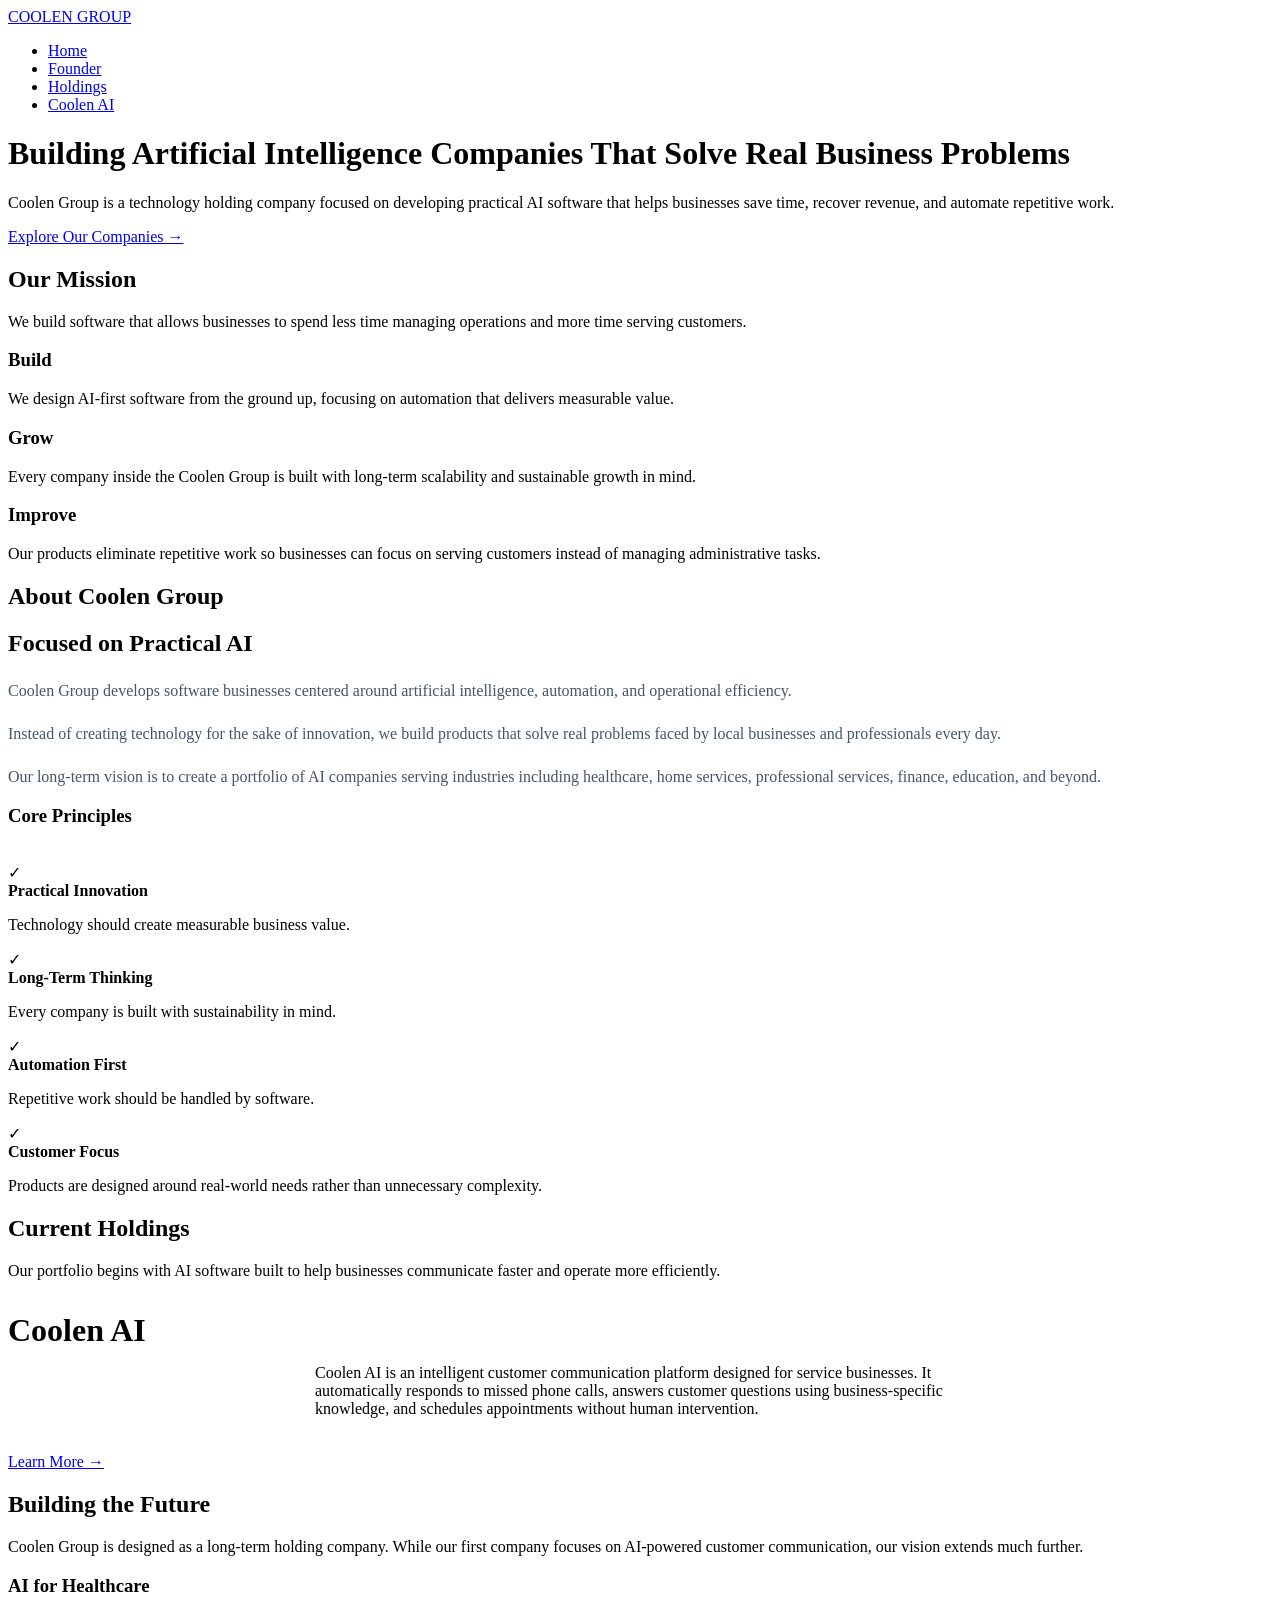
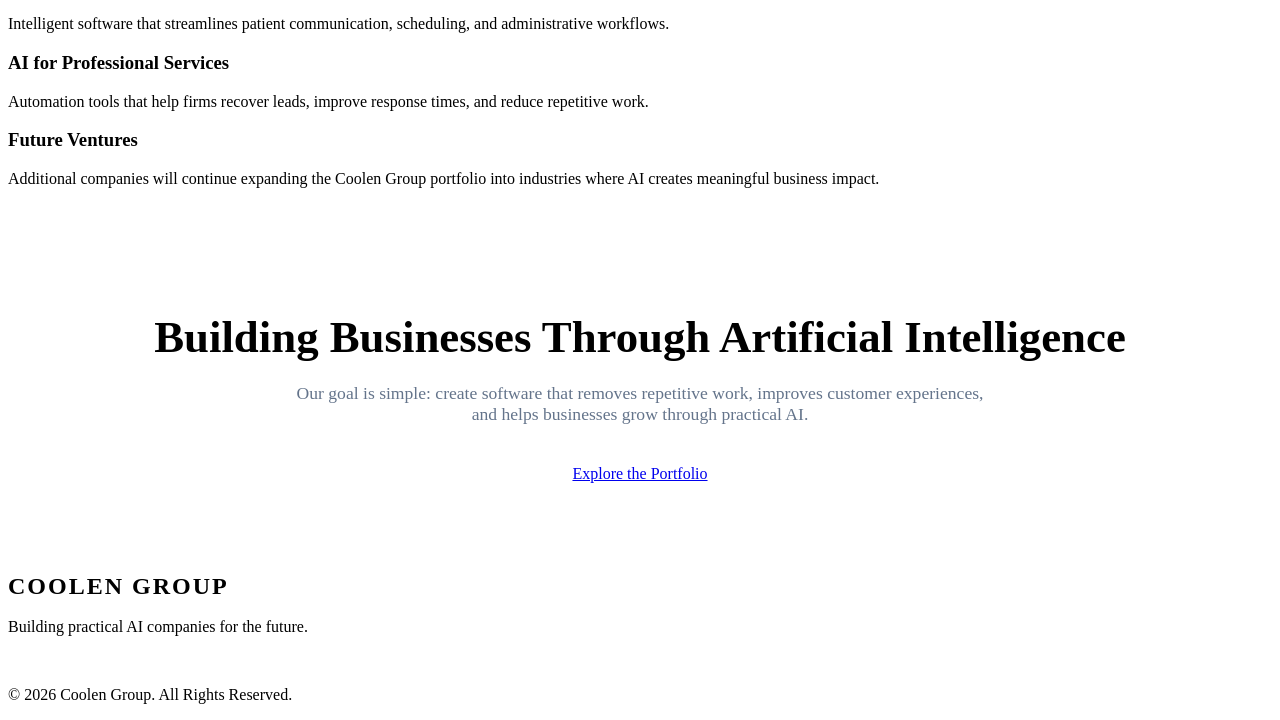
==== index.html @ a2f549b4 "Update index.html" ====
<!DOCTYPE html>
<html lang="en">

<head>

    <meta charset="UTF-8">
    <meta name="viewport" content="width=device-width, initial-scale=1.0">

    <title>Coolen Group | Building AI Companies</title>

    <link rel="stylesheet" href="style.css">

</head>

<body>

<!-- ==========================
     Navigation
=========================== -->

<nav>

    <div class="logo">
        <a href="index.html">COOLEN GROUP</a>
    </div>

    <ul>
        <li><a href="index.html">Home</a></li>
        <li><a href="founder.html">Founder</a></li>
        <li><a href="holdings.html">Holdings</a></li>
        <li><a href="coolen-ai.html">Coolen AI</a></li>
    </ul>

</nav>

<!-- ==========================
     Hero
=========================== -->

<header class="hero">

    <div class="hero-content hidden">

        <h1>
            Building Artificial Intelligence
            Companies That Solve
            Real Business Problems
        </h1>

        <p>

            Coolen Group is a technology holding company focused on
            developing practical AI software that helps businesses save
            time, recover revenue, and automate repetitive work.

        </p>

        <a href="holdings.html" class="btn">

            Explore Our Companies →

        </a>

    </div>

</header>

<!-- ==========================
     Mission
=========================== -->

<section>

    <div class="section-title hidden">

        <h2>

            Our Mission

        </h2>

        <p>

            We build software that allows businesses to spend less time
            managing operations and more time serving customers.

        </p>

    </div>

    <div class="grid grid-3">

        <div class="card hidden">

            <h3>

                Build

            </h3>

            <p>

                We design AI-first software from the ground up,
                focusing on automation that delivers measurable value.

            </p>

        </div>

        <div class="card hidden">

            <h3>

                Grow

            </h3>

            <p>

                Every company inside the Coolen Group is built
                with long-term scalability and sustainable growth
                in mind.

            </p>

        </div>

        <div class="card hidden">

            <h3>

                Improve

            </h3>

            <p>

                Our products eliminate repetitive work so businesses
                can focus on serving customers instead of managing
                administrative tasks.

            </p>

        </div>

    </div>

</section>

<!-- ==========================
     About
=========================== -->

<section>

    <div class="section-title hidden">

        <h2>

            About Coolen Group

        </h2>

    </div>

    <div class="grid grid-2">

        <div class="hidden">

            <h2 style="margin-bottom:25px;">

                Focused on Practical AI

            </h2>

            <p style="margin-bottom:25px;color:#475569;">

                Coolen Group develops software businesses centered around
                artificial intelligence, automation, and operational
                efficiency.

            </p>

            <p style="margin-bottom:25px;color:#475569;">

                Instead of creating technology for the sake of innovation,
                we build products that solve real problems faced by local
                businesses and professionals every day.

            </p>

            <p style="color:#475569;">

                Our long-term vision is to create a portfolio of AI
                companies serving industries including healthcare,
                home services, professional services, finance,
                education, and beyond.

            </p>

        </div>

        <div class="card hidden">

            <h3>

                Core Principles

            </h3>

            <br>

            <div class="feature">

                <span>✓</span>

                <div>

                    <strong>Practical Innovation</strong>

                    <p>Technology should create measurable business value.</p>

                </div>

            </div>

            <div class="feature">

                <span>✓</span>

                <div>

                    <strong>Long-Term Thinking</strong>

                    <p>Every company is built with sustainability in mind.</p>

                </div>

            </div>

            <div class="feature">

                <span>✓</span>

                <div>

                    <strong>Automation First</strong>

                    <p>Repetitive work should be handled by software.</p>

                </div>

            </div>

            <div class="feature">

                <span>✓</span>

                <div>

                    <strong>Customer Focus</strong>

                    <p>Products are designed around real-world needs rather
                    than unnecessary complexity.</p>

                </div>

            </div>

        </div>

    </div>

</section>
<!-- ==========================
     Current Holdings
=========================== -->

<section>

    <div class="section-title hidden">

        <h2>Current Holdings</h2>

        <p>
            Our portfolio begins with AI software built to help
            businesses communicate faster and operate more efficiently.
        </p>

    </div>

    <div class="grid">

        <div class="card holding-card hidden">

            <h3 style="font-size:2rem;margin-bottom:15px;">
                Coolen AI
            </h3>

            <p style="max-width:650px;margin:0 auto 35px auto;">

                Coolen AI is an intelligent customer communication
                platform designed for service businesses.

                It automatically responds to missed phone calls,
                answers customer questions using business-specific
                knowledge, and schedules appointments without human
                intervention.

            </p>

            <a class="btn" href="coolen-ai.html">

                Learn More →

            </a>

        </div>

    </div>

</section>

<!-- ==========================
     Looking Forward
=========================== -->

<section>

    <div class="section-title hidden">

        <h2>

            Building the Future

        </h2>

        <p>

            Coolen Group is designed as a long-term holding company.
            While our first company focuses on AI-powered customer
            communication, our vision extends much further.

        </p>

    </div>

    <div class="grid grid-3">

        <div class="card hidden">

            <h3>

                AI for Healthcare

            </h3>

            <p>

                Intelligent software that streamlines patient
                communication, scheduling, and administrative
                workflows.

            </p>

        </div>

        <div class="card hidden">

            <h3>

                AI for Professional Services

            </h3>

            <p>

                Automation tools that help firms recover leads,
                improve response times, and reduce repetitive work.

            </p>

        </div>

        <div class="card hidden">

            <h3>

                Future Ventures

            </h3>

            <p>

                Additional companies will continue expanding the
                Coolen Group portfolio into industries where AI
                creates meaningful business impact.

            </p>

        </div>

    </div>

</section>

<!-- ==========================
     CTA
=========================== -->

<section>

    <div class="card hidden"
         style="
            text-align:center;
            padding:70px;
            max-width:1000px;
            margin:auto;
         ">

        <h2 style="
            font-size:2.8rem;
            margin-bottom:20px;
        ">

            Building Businesses Through Artificial Intelligence

        </h2>

        <p style="
            max-width:700px;
            margin:0 auto 40px auto;
            color:#64748b;
            font-size:1.1rem;
        ">

            Our goal is simple:
            create software that removes repetitive work,
            improves customer experiences,
            and helps businesses grow through practical AI.

        </p>

        <a href="holdings.html" class="btn">

            Explore the Portfolio

        </a>

    </div>

</section>

<!-- ==========================
     Footer
=========================== -->

<footer>

    <h2 style="
        margin-bottom:18px;
        letter-spacing:2px;
    ">

        COOLEN GROUP

    </h2>

    <p>

        Building practical AI companies for the future.

    </p>

    <br>

    <p>

        © 2026 Coolen Group.
        All Rights Reserved.

    </p>

</footer>

<script src="script.js"></script>

</body>

</html>
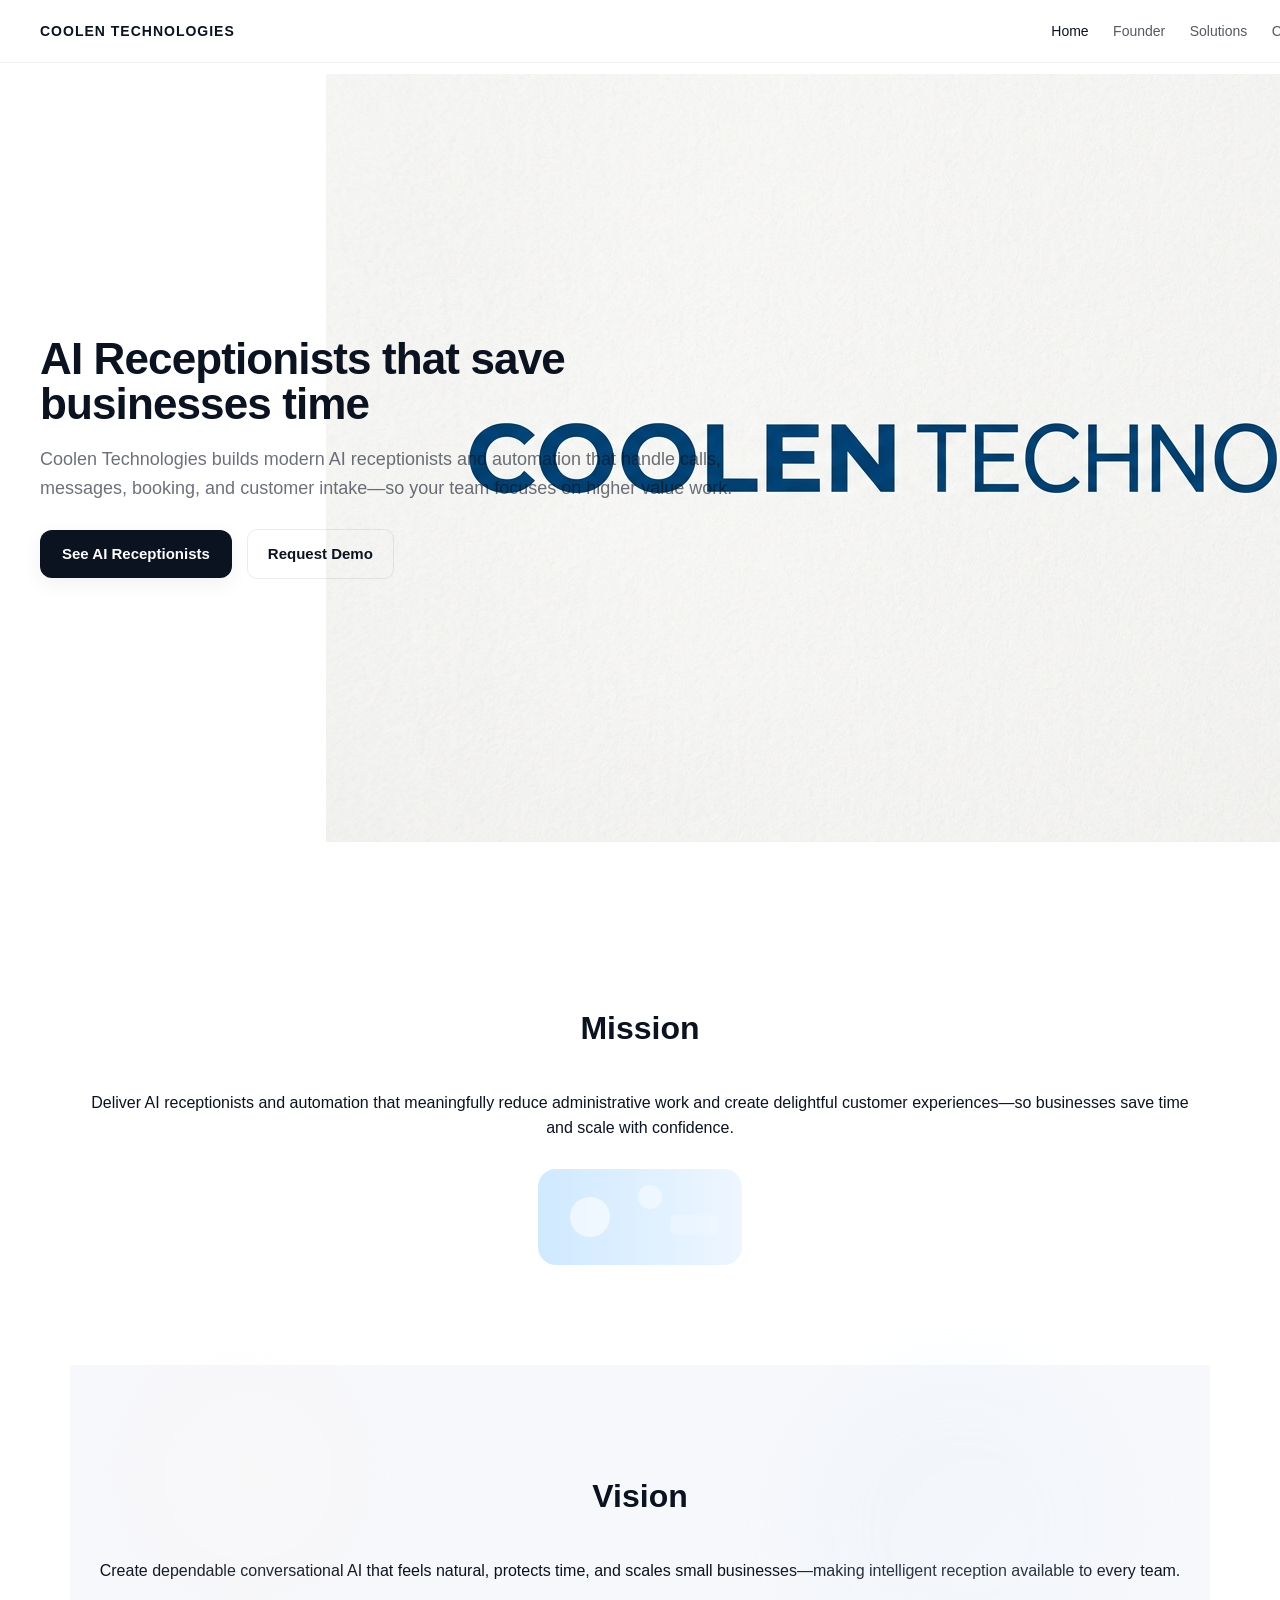
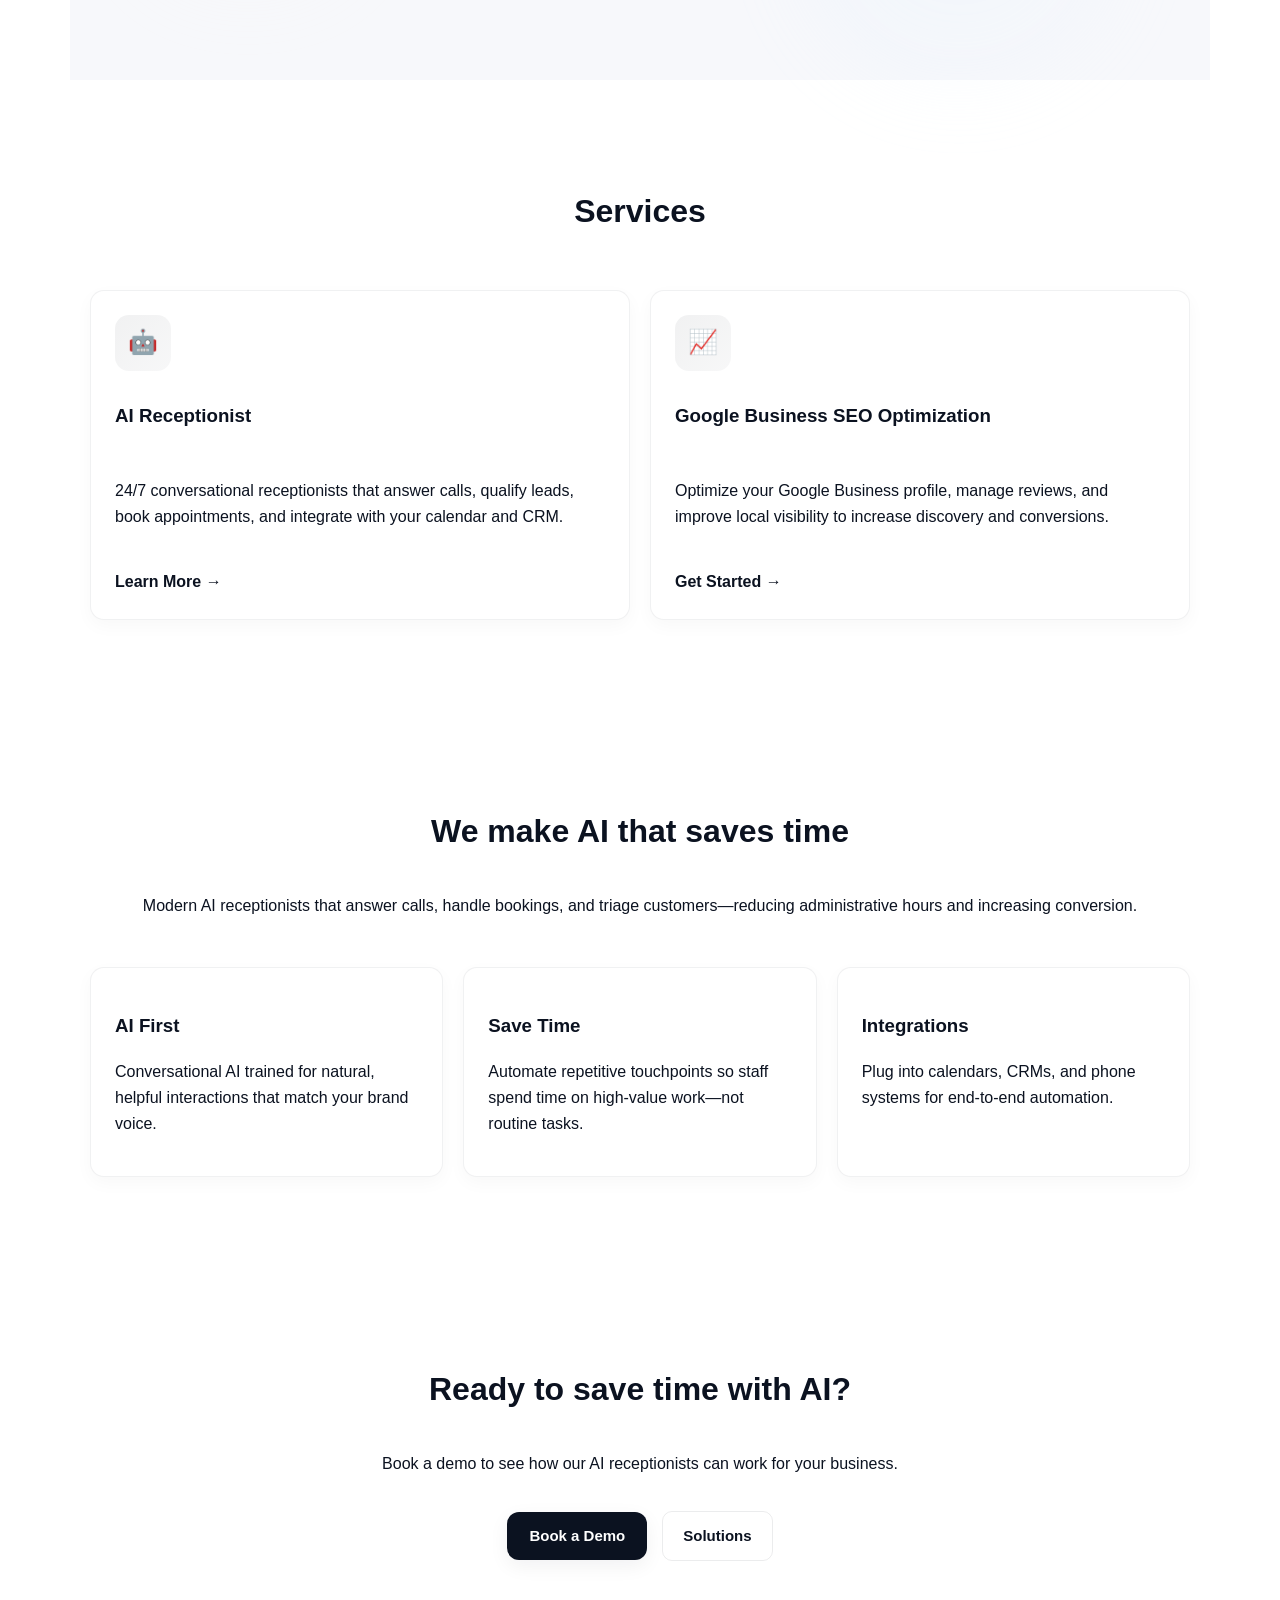
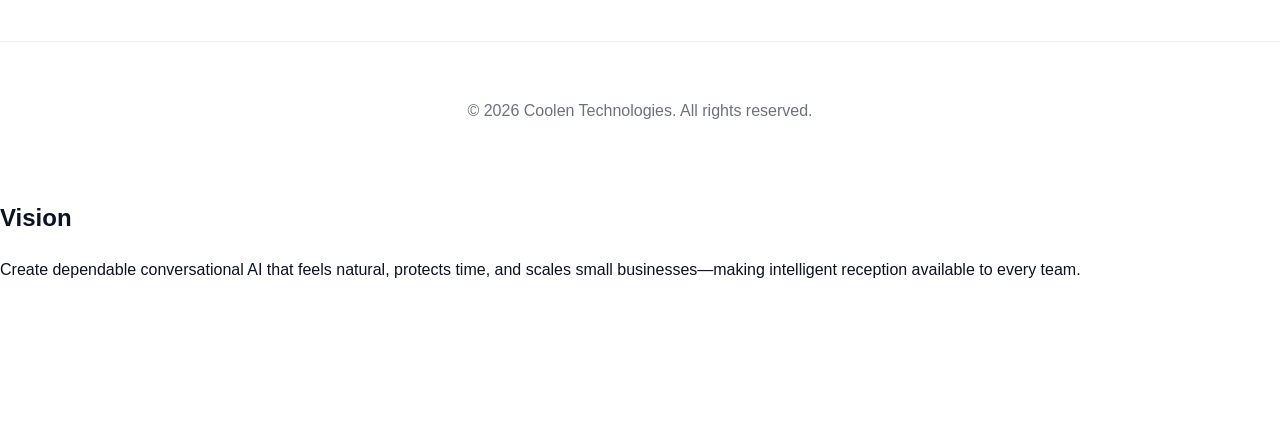
==== commit 139ed082: "Update" ====
--- a/index.html
+++ b/index.html
@@ -1,490 +1,239 @@
-<!DOCTYPE html>
+<!doctype html>
 <html lang="en">
-
-<head>
-
-    <meta charset="UTF-8">
-    <meta name="viewport" content="width=device-width, initial-scale=1.0">
-
-    <title>Coolen Group | Building AI Companies</title>
-
-    <link rel="stylesheet" href="style.css">
-
-</head>
-
-<body>
-
-<!-- ==========================
-     Navigation
-=========================== -->
-
-<nav>
-
-    <div class="logo">
-        <a href="index.html">COOLEN GROUP</a>
-    </div>
-
-    <ul>
-        <li><a href="index.html">Home</a></li>
-        <li><a href="founder.html">Founder</a></li>
-        <li><a href="holdings.html">Holdings</a></li>
-        <li><a href="coolen-ai.html">Coolen AI</a></li>
-    </ul>
-
-</nav>
-
-<!-- ==========================
-     Hero
-=========================== -->
-
-<header class="hero">
-
-    <div class="hero-content hidden">
-
-        <h1>
-            Building Artificial Intelligence
-            Companies That Solve
-            Real Business Problems
-        </h1>
-
-        <p>
-
-            Coolen Group is a technology holding company focused on
-            developing practical AI software that helps businesses save
-            time, recover revenue, and automate repetitive work.
-
+  <head>
+    <meta charset="UTF-8" />
+    <meta name="viewport" content="width=device-width, initial-scale=1.0" />
+    <title>Coolen Technologies</title>
+    <link rel="stylesheet" href="css/style.css" />
+  </head>
+
+  <body>
+    <!-- NAV -->
+    <!-- NAV -->
+    <nav class="nav">
+      <!-- Replace this placeholder with your logo image: <img src="path/to/logo.png" alt="Coolen Technologies" class="logo-img" /> -->
+      <div class="logo">COOLEN TECHNOLOGIES</div>
+
+      <div class="nav-links">
+        <a href="index.html" class="active">Home</a>
+        <a href="founder.html">Founder</a>
+        <a href="holdings.html">Solutions</a>
+        <a href="contact.html">Contact</a>
+      </div>
+    </nav>
+
+    <!-- HERO -->
+    <section
+      class="hero"
+      style="
+        --bg: #ffffff;
+        --text: #0b1220;
+        --muted: rgba(11, 18, 32, 0.6);
+        --nav-bg: rgba(255, 255, 255, 0.95);
+        --nav-border: rgba(11, 18, 32, 0.06);
+        --card-bg: #ffffff;
+        --card-border: rgba(11, 18, 32, 0.06);
+        --btn-primary-bg: #0b1220;
+        --btn-primary-color: #ffffff;
+        --link-color: rgba(11, 18, 32, 0.7);
+      "
+    >
+      <div class="hero-content">
+        <h1 class="hero-title">AI Receptionists that save businesses time</h1>
+        <p class="hero-sub">
+          Coolen Technologies builds modern AI receptionists and automation that
+          handle calls, messages, booking, and customer intake—so your team
+          focuses on higher value work.
         </p>
 
-        <a href="holdings.html" class="btn">
-
-            Explore Our Companies →
-
-        </a>
-
-    </div>
-
-</header>
-
-<!-- ==========================
-     Mission
-=========================== -->
-
-<section>
-
-    <div class="section-title hidden">
-
-        <h2>
-
-            Our Mission
-
-        </h2>
-
-        <p>
-
-            We build software that allows businesses to spend less time
-            managing operations and more time serving customers.
-
-        </p>
-
-    </div>
-
-    <div class="grid grid-3">
-
-        <div class="card hidden">
-
-            <h3>
-
-                Build
-
-            </h3>
-
-            <p>
-
-                We design AI-first software from the ground up,
-                focusing on automation that delivers measurable value.
-
-            </p>
-
-        </div>
-
-        <div class="card hidden">
-
-            <h3>
-
-                Grow
-
-            </h3>
-
-            <p>
-
-                Every company inside the Coolen Group is built
-                with long-term scalability and sustainable growth
-                in mind.
-
-            </p>
-
-        </div>
-
-        <div class="card hidden">
-
-            <h3>
-
-                Improve
-
-            </h3>
-
-            <p>
-
-                Our products eliminate repetitive work so businesses
-                can focus on serving customers instead of managing
-                administrative tasks.
-
-            </p>
-
-        </div>
-
-    </div>
-
-</section>
-
-<!-- ==========================
-     About
-=========================== -->
-
-<section>
-
-    <div class="section-title hidden">
-
-        <h2>
-
-            About Coolen Group
-
-        </h2>
-
-    </div>
-
-    <div class="grid grid-2">
-
-        <div class="hidden">
-
-            <h2 style="margin-bottom:25px;">
-
-                Focused on Practical AI
-
-            </h2>
-
-            <p style="margin-bottom:25px;color:#475569;">
-
-                Coolen Group develops software businesses centered around
-                artificial intelligence, automation, and operational
-                efficiency.
-
-            </p>
-
-            <p style="margin-bottom:25px;color:#475569;">
-
-                Instead of creating technology for the sake of innovation,
-                we build products that solve real problems faced by local
-                businesses and professionals every day.
-
-            </p>
-
-            <p style="color:#475569;">
-
-                Our long-term vision is to create a portfolio of AI
-                companies serving industries including healthcare,
-                home services, professional services, finance,
-                education, and beyond.
-
-            </p>
-
-        </div>
-
-        <div class="card hidden">
-
-            <h3>
-
-                Core Principles
-
-            </h3>
-
-            <br>
-
-            <div class="feature">
-
-                <span>✓</span>
-
-                <div>
-
-                    <strong>Practical Innovation</strong>
-
-                    <p>Technology should create measurable business value.</p>
-
-                </div>
-
-            </div>
-
-            <div class="feature">
-
-                <span>✓</span>
-
-                <div>
-
-                    <strong>Long-Term Thinking</strong>
-
-                    <p>Every company is built with sustainability in mind.</p>
-
-                </div>
-
-            </div>
-
-            <div class="feature">
-
-                <span>✓</span>
-
-                <div>
-
-                    <strong>Automation First</strong>
-
-                    <p>Repetitive work should be handled by software.</p>
-
-                </div>
-
-            </div>
-
-            <div class="feature">
-
-                <span>✓</span>
-
-                <div>
-
-                    <strong>Customer Focus</strong>
-
-                    <p>Products are designed around real-world needs rather
-                    than unnecessary complexity.</p>
-
-                </div>
-
-            </div>
-
-        </div>
-
-    </div>
-
-</section>
-<!-- ==========================
-     Current Holdings
-=========================== -->
-
-<section>
-
-    <div class="section-title hidden">
-
-        <h2>Current Holdings</h2>
-
-        <p>
-            Our portfolio begins with AI software built to help
-            businesses communicate faster and operate more efficiently.
-        </p>
-
-    </div>
-
-    <div class="grid">
-
-        <div class="card holding-card hidden">
-
-            <h3 style="font-size:2rem;margin-bottom:15px;">
-                Coolen AI
-            </h3>
-
-            <p style="max-width:650px;margin:0 auto 35px auto;">
-
-                Coolen AI is an intelligent customer communication
-                platform designed for service businesses.
-
-                It automatically responds to missed phone calls,
-                answers customer questions using business-specific
-                knowledge, and schedules appointments without human
-                intervention.
-
-            </p>
-
-            <a class="btn" href="coolen-ai.html">
-
-                Learn More →
-
-            </a>
-
-        </div>
-
-    </div>
-
-</section>
-
-<!-- ==========================
-     Looking Forward
-=========================== -->
-
-<section>
-
-    <div class="section-title hidden">
-
-        <h2>
-
-            Building the Future
-
-        </h2>
-
-        <p>
-
-            Coolen Group is designed as a long-term holding company.
-            While our first company focuses on AI-powered customer
-            communication, our vision extends much further.
-
-        </p>
-
-    </div>
-
-    <div class="grid grid-3">
-
-        <div class="card hidden">
-
-            <h3>
-
-                AI for Healthcare
-
-            </h3>
-
-            <p>
-
-                Intelligent software that streamlines patient
-                communication, scheduling, and administrative
-                workflows.
-
-            </p>
-
-        </div>
-
-        <div class="card hidden">
-
-            <h3>
-
-                AI for Professional Services
-
-            </h3>
-
-            <p>
-
-                Automation tools that help firms recover leads,
-                improve response times, and reduce repetitive work.
-
-            </p>
-
-        </div>
-
-        <div class="card hidden">
-
-            <h3>
-
-                Future Ventures
-
-            </h3>
-
-            <p>
-
-                Additional companies will continue expanding the
-                Coolen Group portfolio into industries where AI
-                creates meaningful business impact.
-
-            </p>
-
-        </div>
-
-    </div>
-
-</section>
-
-<!-- ==========================
-     CTA
-=========================== -->
-
-<section>
-
-    <div class="card hidden"
-         style="
-            text-align:center;
-            padding:70px;
-            max-width:1000px;
-            margin:auto;
-         ">
-
-        <h2 style="
-            font-size:2.8rem;
-            margin-bottom:20px;
-        ">
-
-            Building Businesses Through Artificial Intelligence
-
-        </h2>
-
-        <p style="
-            max-width:700px;
-            margin:0 auto 40px auto;
-            color:#64748b;
-            font-size:1.1rem;
-        ">
-
-            Our goal is simple:
-            create software that removes repetitive work,
-            improves customer experiences,
-            and helps businesses grow through practical AI.
-
-        </p>
-
-        <a href="holdings.html" class="btn">
-
-            Explore the Portfolio
-
-        </a>
-
-    </div>
-
-</section>
-
-<!-- ==========================
-     Footer
-=========================== -->
-
-<footer>
-
-    <h2 style="
-        margin-bottom:18px;
-        letter-spacing:2px;
-    ">
-
-        COOLEN GROUP
-
-    </h2>
-
-    <p>
-
-        Building practical AI companies for the future.
-
-    </p>
-
-    <br>
-
-    <p>
-
-        © 2026 Coolen Group.
-        All Rights Reserved.
-
-    </p>
-
-</footer>
-
-<script src="script.js"></script>
-
-</body>
-
-</html>
+        <div class="hero-buttons">
+          <a href="holdings.html" class="btn primary">See AI Receptionists</a>
+          <a href="contact.html" class="btn secondary">Request Demo</a>
+        </div>
+      </div>
+
+      <div class="hero-visual" aria-hidden="true">
+        <!-- Placeholder for hero illustration or animation - replace with SVG or image -->
+        <div class="hero-plate"><img src="Assets/Logo.png" alt="Coolen Technologies Logo"></div>
+      </div>
+    </section>
+
+    <!-- MISSION -->
+    <section
+      class="section mission"
+      style="
+        --bg: #f3fbff;
+        --text: #071028;
+        --muted: rgba(7, 16, 40, 0.55);
+        --nav-bg: rgba(255, 255, 255, 0.92);
+        --nav-border: rgba(11, 18, 32, 0.04);
+        --card-bg: #ffffff;
+        --card-border: rgba(11, 18, 32, 0.03);
+        --btn-primary-bg: #0b1220;
+        --btn-primary-color: #ffffff;
+        --link-color: rgba(11, 18, 32, 0.7);
+      "
+    >
+      <div class="decor-shapes" aria-hidden="true">
+        <div class="shape shape-1"></div>
+        <div class="shape shape-2"></div>
+      </div>
+        <h2>Mission</h2>
+        <div class="section-content">
+          <p>
+            Deliver AI receptionists and automation that meaningfully reduce
+            administrative work and create delightful customer experiences—so
+            businesses save time and scale with confidence.
+          </p>
+          <div class="section-graphic">
+            <!-- Simple abstract SVG graphic for Mission -->
+            <svg width="220" height="120" viewBox="0 0 220 120" fill="none" xmlns="http://www.w3.org/2000/svg" aria-hidden="true">
+              <defs>
+                <linearGradient id="g1" x1="0" x2="1">
+                  <stop offset="0" stop-color="#cfe9ff" />
+                  <stop offset="1" stop-color="#eef6ff" />
+                </linearGradient>
+              </defs>
+              <rect x="8" y="12" width="204" height="96" rx="18" fill="url(#g1)" />
+              <circle cx="60" cy="60" r="20" fill="#fff" opacity="0.6" />
+              <circle cx="120" cy="40" r="12" fill="#fff" opacity="0.45" />
+              <rect x="140" y="58" width="48" height="20" rx="6" fill="#fff" opacity="0.18" />
+            </svg>
+          </div>
+        </div>
+    </section>
+
+    <!-- VISION -->
+    <section
+      class="section dark"
+      style="
+        --bg: #0b0b0b;
+        --text: #ffffff;
+        --muted: rgba(255,255,255,0.72);
+        --nav-bg: rgba(11,11,11,0.95);
+        --nav-border: rgba(255,255,255,0.04);
+        --card-bg: #0b0b0b;
+        --card-border: rgba(255,255,255,0.06);
+        --btn-primary-bg: #ffffff;
+        --btn-primary-color: #0b0b0b;
+        --link-color: rgba(255,255,255,0.8);
+      "
+    >
+      <h2>Vision</h2>
+      <p>
+        Create dependable conversational AI that feels natural, protects time,
+        and scales small businesses—making intelligent reception available to
+        every team.
+      </p>
+    </section>
+
+    <!-- SERVICES -->
+    <section
+      class="section services"
+      style="
+        --bg: #ffffff;
+        --text: #0b1220;
+        --muted: rgba(11, 18, 32, 0.6);
+        --nav-bg: rgba(255, 255, 255, 0.95);
+        --nav-border: rgba(11, 18, 32, 0.06);
+        --card-bg: #ffffff;
+        --card-border: rgba(11, 18, 32, 0.06);
+        --btn-primary-bg: #0b1220;
+        --btn-primary-color: #ffffff;
+        --link-color: rgba(11, 18, 32, 0.7);
+      "
+    >
+      <h2>Services</h2>
+
+      <div class="card-grid">
+        <div class="card service-card">
+          <div class="service-icon">🤖</div>
+          <h3>AI Receptionist</h3>
+          <p>
+            24/7 conversational receptionists that answer calls, qualify leads,
+            book appointments, and integrate with your calendar and CRM.
+          </p>
+          <a href="holdings.html">Learn More →</a>
+        </div>
+
+        <div class="card service-card">
+          <div class="service-icon">📈</div>
+          <h3>Google Business SEO Optimization</h3>
+          <p>
+            Optimize your Google Business profile, manage reviews, and improve
+            local visibility to increase discovery and conversions.
+          </p>
+          <a href="contact.html">Get Started →</a>
+        </div>
+      </div>
+    </section>
+    <!-- WHY COOLEN -->
+    <section class="section">
+      <h2>We make AI that saves time</h2>
+      <p>
+        Modern AI receptionists that answer calls, handle bookings, and triage
+        customers—reducing administrative hours and increasing conversion.
+      </p>
+
+      <div class="card-grid">
+        <div class="card">
+          <h3>AI First</h3>
+          <p>
+            Conversational AI trained for natural, helpful interactions that
+            match your brand voice.
+          </p>
+        </div>
+
+        <div class="card">
+          <h3>Save Time</h3>
+          <p>
+            Automate repetitive touchpoints so staff spend time on high-value
+            work—not routine tasks.
+          </p>
+        </div>
+
+        <div class="card">
+          <h3>Integrations</h3>
+          <p>
+            Plug into calendars, CRMs, and phone systems for end-to-end
+            automation.
+          </p>
+        </div>
+      </div>
+    </section>
+
+    <!-- CTA -->
+    <section class="section cta">
+      <h2>Ready to save time with AI?</h2>
+      <p>
+        Book a demo to see how our AI receptionists can work for your business.
+      </p>
+      <div class="hero-buttons">
+        <a href="contact.html" class="btn primary">Book a Demo</a>
+        <a href="holdings.html" class="btn secondary">Solutions</a>
+      </div>
+    </section>
+
+    <!-- FOOTER -->
+    <footer class="footer">
+      <p>© 2026 Coolen Technologies. All rights reserved.</p>
+    </footer>
+        <div class="section-content">
+          <h2>Vision</h2>
+          <p>Create dependable conversational AI that feels natural, protects time, and scales small businesses—making intelligent reception available to every team.</p>
+          <div class="section-graphic">
+            <!-- Simple SVG grid/mesh for Vision -->
+            <svg width="220" height="120" viewBox="0 0 220 120" fill="none" xmlns="http://www.w3.org/2000/svg" aria-hidden="true">
+              <g opacity="0.12" stroke="#ffffff" stroke-width="1">
+                <path d="M10 20 L210 20" />
+                <path d="M10 40 L210 40" />
+                <path d="M10 60 L210 60" />
+                <path d="M10 80 L210 80" />
+                <path d="M10 100 L210 100" />
+              </g>
+              <circle cx="40" cy="30" r="6" fill="#ffffff" opacity="0.9" />
+              <circle cx="140" cy="70" r="8" fill="#ffffff" opacity="0.7" />
+            </svg>
+          </div>
+        </div>
+      </section>
--- a/css/style.css
+++ b/css/style.css
@@ -0,0 +1,319 @@
+/* RESET */
+:root {
+  --bg: #ffffff;
+  --text: #0b1220;
+  --muted: rgba(11, 18, 32, 0.6);
+  --nav-bg: rgba(255, 255, 255, 0.85);
+  --nav-border: rgba(11, 18, 32, 0.06);
+  --section-dark: #f7f8fb;
+  --card-bg: #ffffff;
+  --card-border: rgba(11, 18, 32, 0.06);
+  --btn-primary-bg: #0b1220;
+  --btn-primary-color: #ffffff;
+  --secondary-border: rgba(11, 18, 32, 0.08);
+  --link-color: rgba(11, 18, 32, 0.7);
+  --glass: rgba(255, 255, 255, 0.6);
+  --shadow-1: 0 6px 20px rgba(11, 18, 32, 0.06);
+}
+
+body {
+  margin: 0;
+  padding: 0;
+  box-sizing: border-box;
+  font-family:
+    -apple-system, BlinkMacSystemFont, "Segoe UI", Roboto, "Helvetica Neue",
+    Arial, sans-serif;
+  background: var(--bg);
+  color: var(--text);
+  line-height: 1.6;
+  -webkit-font-smoothing: antialiased;
+}
+
+/* Smooth scrolling without snapping */
+html,
+body {
+  scroll-behavior: smooth;
+}
+
+body {
+  transition:
+    background 0.6s ease,
+    color 0.6s ease;
+}
+
+/* NAV */
+.nav {
+  position: fixed;
+  top: 0;
+  width: 100%;
+  display: flex;
+  justify-content: space-between;
+  align-items: center;
+  padding: 18px 40px;
+  background: var(--nav-bg);
+  backdrop-filter: blur(8px);
+  border-bottom: 1px solid var(--nav-border);
+  z-index: 1000;
+}
+
+.logo {
+  font-weight: 700;
+  letter-spacing: 1px;
+  font-size: 14px;
+}
+
+.logo-img {
+  height: 28px;
+  width: auto;
+  display: block;
+}
+
+.nav-links a {
+  margin-left: 20px;
+  text-decoration: none;
+  color: var(--link-color);
+  font-size: 14px;
+  transition:
+    color 0.18s ease,
+    transform 0.18s ease;
+}
+
+.nav-links a:hover,
+.nav-links a.active {
+  color: var(--text);
+  transform: translateY(-1px);
+}
+
+/* HERO */
+.hero {
+  min-height: 84vh;
+  display: grid;
+  grid-template-columns: 1fr 420px;
+  gap: 40px;
+  align-items: center;
+  padding: 80px 40px 60px;
+  position: relative;
+}
+
+.hero-content {
+  max-width: 760px;
+  z-index: 2;
+}
+
+.hero-title {
+  font-size: 44px;
+  font-weight: 700;
+  margin: 0 0 18px 0;
+  line-height: 1.02;
+  letter-spacing: -0.02em;
+}
+
+.hero-sub {
+  font-size: 18px;
+  color: var(--muted);
+  margin-bottom: 26px;
+}
+
+.hero-buttons {
+  display: flex;
+  gap: 15px;
+  align-items: center;
+}
+
+/* Center CTA buttons specifically */
+.cta .hero-buttons {
+  justify-content: center;
+  margin-top: 18px;
+}
+
+.btn {
+  padding: 12px 20px;
+  border-radius: 10px;
+  text-decoration: none;
+  font-size: 15px;
+  font-weight: 600;
+  display: inline-flex;
+  align-items: center;
+  gap: 10px;
+  transition:
+    transform 0.16s ease,
+    box-shadow 0.16s ease;
+}
+
+.btn.primary {
+  background: var(--btn-primary-bg);
+  color: var(--btn-primary-color);
+  padding: 12px 22px;
+  border-radius: 12px;
+  box-shadow: var(--shadow-1);
+}
+
+.btn.primary:hover {
+  transform: translateY(-3px);
+  box-shadow: 0 10px 30px rgba(11, 18, 32, 0.09);
+}
+
+.btn.secondary {
+  border: 1px solid var(--secondary-border);
+  color: var(--text);
+  background: transparent;
+}
+
+/* SECTIONS */
+.section {
+  padding: 80px 20px;
+  text-align: center;
+  max-width: 1100px;
+  margin: auto;
+  display: flex;
+  flex-direction: column;
+  justify-content: center;
+}
+
+.section.dark {
+  background: var(--section-dark);
+}
+
+.section h2 {
+  font-size: 32px;
+  margin-bottom: 20px;
+}
+
+/* CARDS */
+.card-grid {
+  display: grid;
+  grid-template-columns: repeat(auto-fit, minmax(240px, 1fr));
+  gap: 20px;
+  margin-top: 32px;
+}
+
+.card {
+  background: var(--card-bg);
+  border: 1px solid var(--card-border);
+  padding: 24px;
+  border-radius: 14px;
+  text-align: left;
+  transition:
+    transform 0.22s ease,
+    box-shadow 0.22s ease,
+    border-color 0.22s ease;
+  box-shadow: 0 6px 18px rgba(11, 18, 32, 0.03);
+}
+
+.card:hover {
+  transform: translateY(-6px);
+  box-shadow: 0 18px 45px rgba(11, 18, 32, 0.06);
+}
+
+.card a {
+  display: inline-block;
+  margin-top: 12px;
+  color: var(--btn-primary-bg);
+  text-decoration: none;
+  font-weight: 600;
+}
+
+/* Hero visual placeholder */
+.hero-visual {
+  display: flex;
+  align-items: center;
+  justify-content: center;
+}
+.hero-plate {
+  width: 340px;
+  height: 240px;
+  background: linear-gradient(180deg, #ffffff, #f7f8fb);
+  border-radius: 18px;
+  display: flex;
+  align-items: center;
+  justify-content: center;
+  color: var(--muted);
+  border: 1px solid var(--card-border);
+  box-shadow: 0 10px 30px rgba(11, 18, 32, 0.04);
+}
+
+/* Subtle entrance animations */
+.hero-content {
+  animation: fadeUp 0.6s ease both 0.12s;
+}
+.card {
+  animation: fadeUp 0.6s ease both 0.06s;
+}
+
+@keyframes fadeUp {
+  from {
+    opacity: 0;
+    transform: translateY(8px);
+  }
+  to {
+    opacity: 1;
+    transform: none;
+  }
+}
+
+/* FOOTER */
+.footer {
+  padding: 40px;
+  text-align: center;
+  border-top: 1px solid var(--card-border);
+  color: var(--muted);
+}
+
+/* Service card specifics */
+.service-card {
+  display: flex;
+  flex-direction: column;
+  gap: 12px;
+  align-items: flex-start;
+}
+.service-icon {
+  width: 56px;
+  height: 56px;
+  border-radius: 14px;
+  display: flex;
+  align-items: center;
+  justify-content: center;
+  font-size: 24px;
+  background: linear-gradient(
+    135deg,
+    rgba(11, 18, 32, 0.06),
+    rgba(11, 18, 32, 0.03)
+  );
+  color: var(--btn-primary-bg);
+}
+
+/* Decorative abstract shapes */
+.decor-shapes {
+  position: absolute;
+  inset: auto 0 0 0;
+  height: 0;
+  pointer-events: none;
+}
+.decor-shapes .shape {
+  position: absolute;
+  filter: blur(40px);
+  opacity: 0.16;
+  transform: translateZ(0);
+}
+.shape-1 {
+  width: 320px;
+  height: 320px;
+  right: 8%;
+  top: 8%;
+  background: linear-gradient(135deg, #cfe9ff, #eef6ff);
+  border-radius: 50%;
+}
+.shape-2 {
+  width: 220px;
+  height: 220px;
+  left: 6%;
+  top: 28%;
+  background: linear-gradient(135deg, #fff1f6, #fff9f2);
+  border-radius: 42%;
+}
+
+/* Ensure mission spacing doesn't overlap shapes */
+.mission {
+  position: relative;
+  overflow: visible;
+}
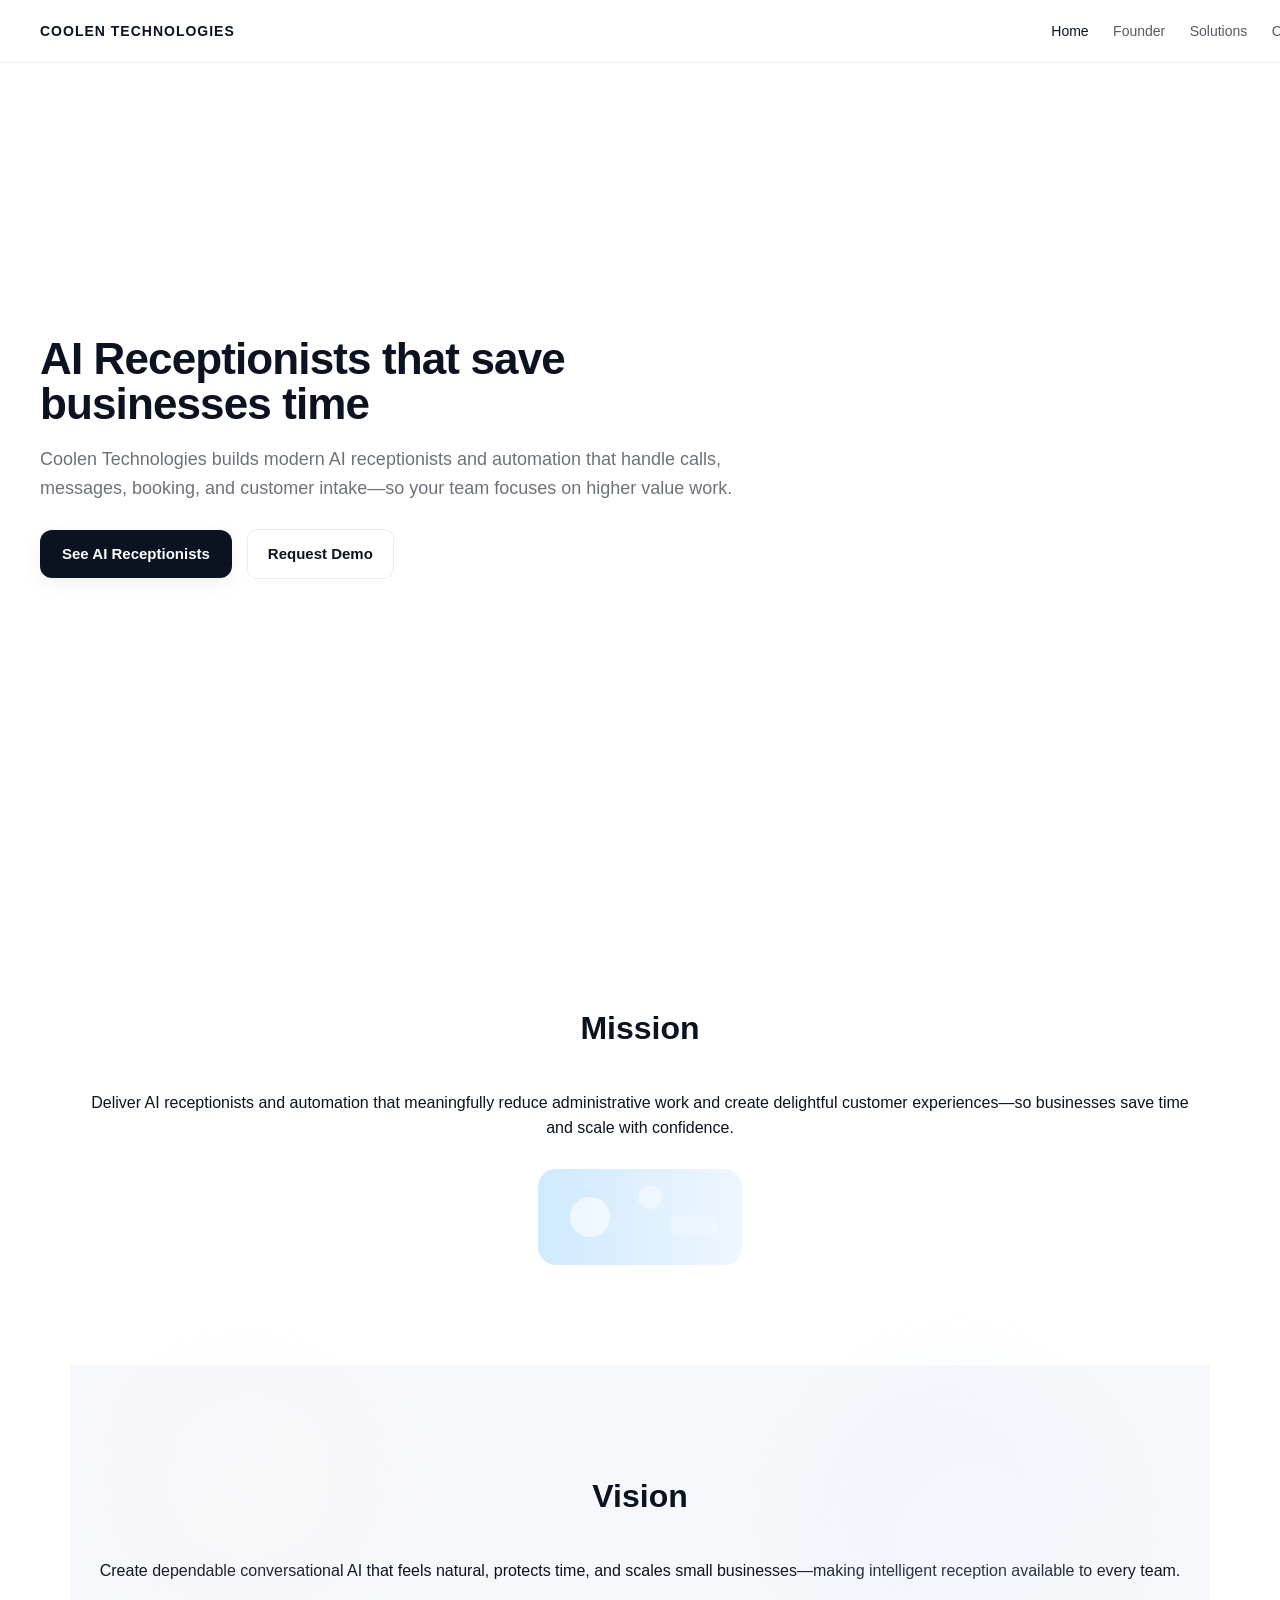
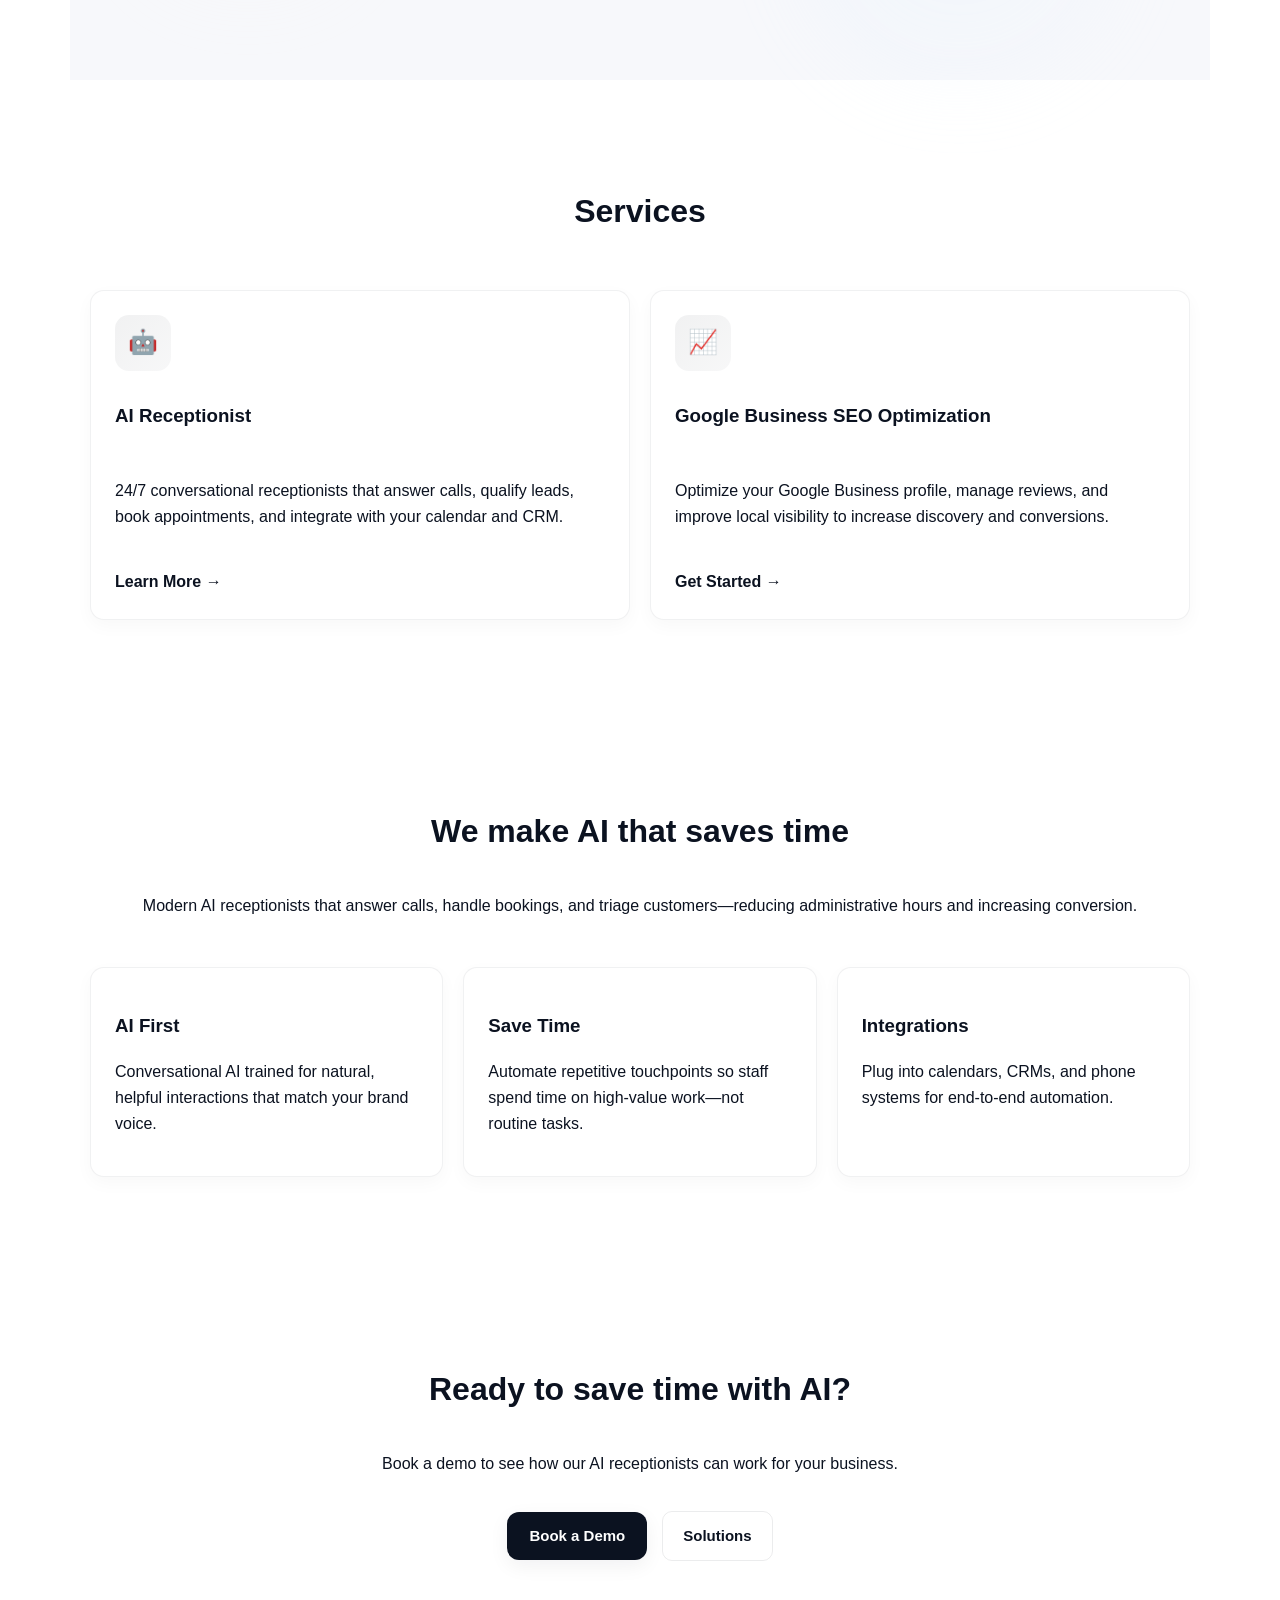
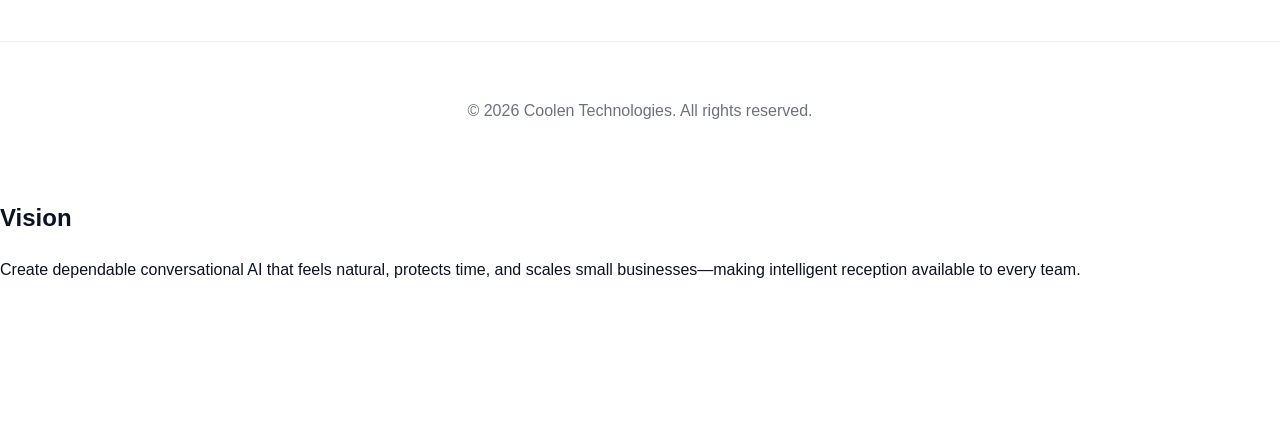
==== commit 3e953ec6: "Remove hero visual section from index.html Removed the hero visual section from the HTML." ====
--- a/index.html
+++ b/index.html
@@ -50,11 +50,6 @@
           <a href="holdings.html" class="btn primary">See AI Receptionists</a>
           <a href="contact.html" class="btn secondary">Request Demo</a>
         </div>
-      </div>
-
-      <div class="hero-visual" aria-hidden="true">
-        <!-- Placeholder for hero illustration or animation - replace with SVG or image -->
-        <div class="hero-plate"><img src="Assets/Logo.png" alt="Coolen Technologies Logo"></div>
       </div>
     </section>
 
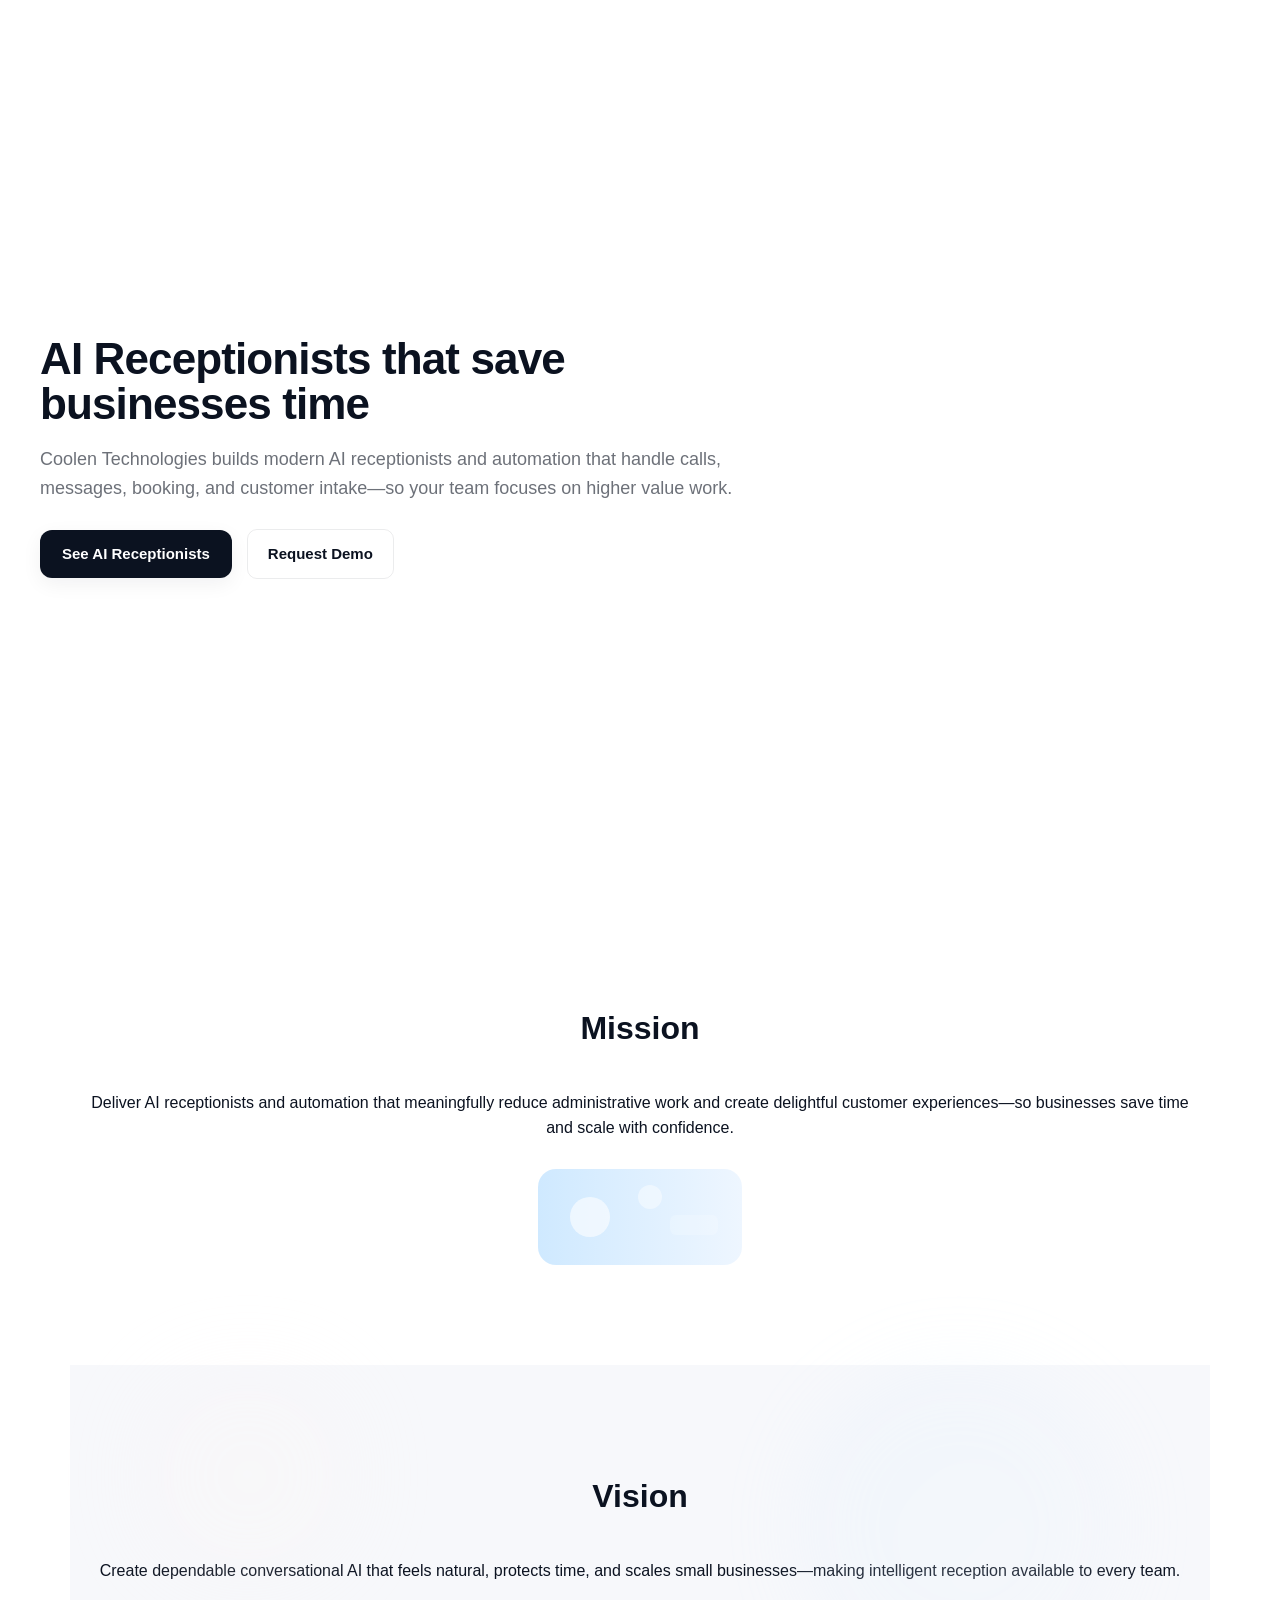
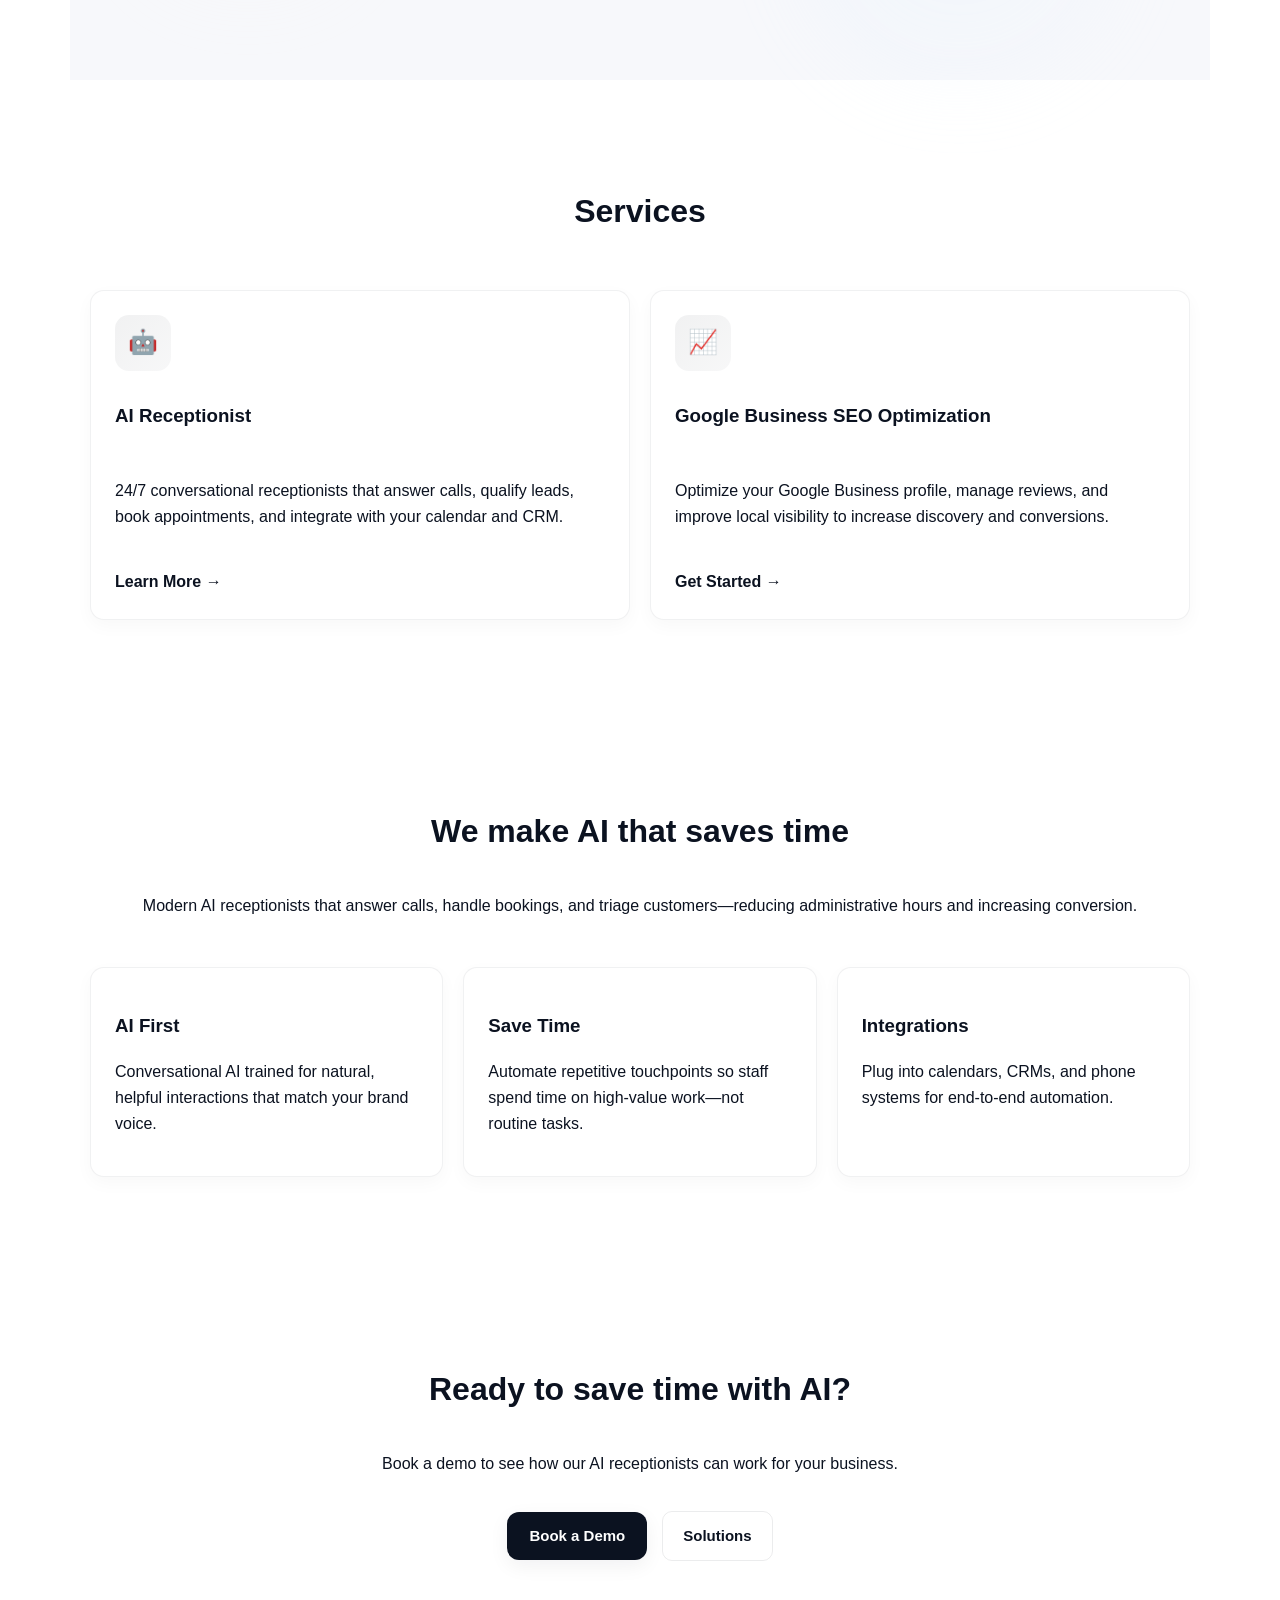
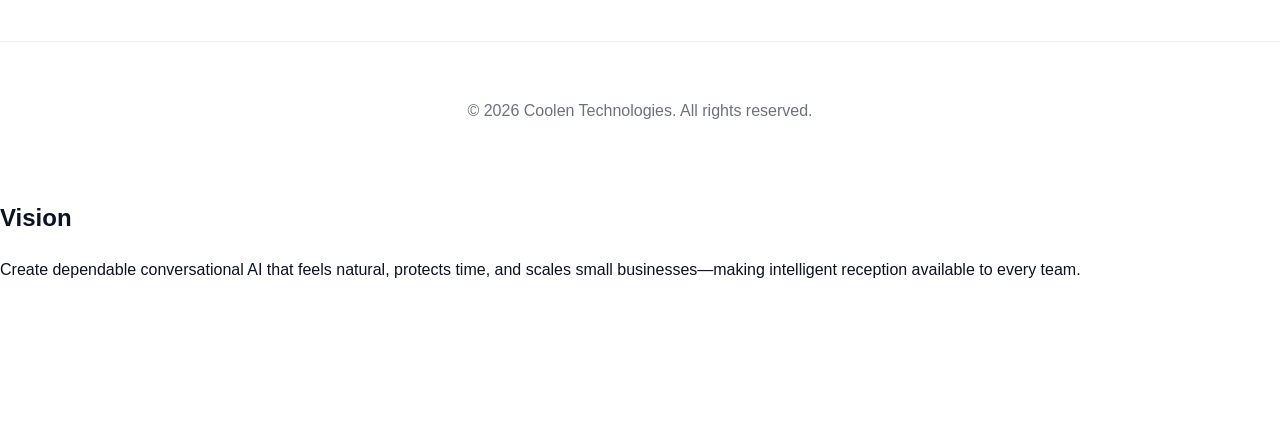
==== commit a5d43217: "Remove navigation section from index.html Removed navigation section from index.html." ====
--- a/index.html
+++ b/index.html
@@ -8,19 +8,6 @@
   </head>
 
   <body>
-    <!-- NAV -->
-    <!-- NAV -->
-    <nav class="nav">
-      <!-- Replace this placeholder with your logo image: <img src="path/to/logo.png" alt="Coolen Technologies" class="logo-img" /> -->
-      <div class="logo">COOLEN TECHNOLOGIES</div>
-
-      <div class="nav-links">
-        <a href="index.html" class="active">Home</a>
-        <a href="founder.html">Founder</a>
-        <a href="holdings.html">Solutions</a>
-        <a href="contact.html">Contact</a>
-      </div>
-    </nav>
 
     <!-- HERO -->
     <section
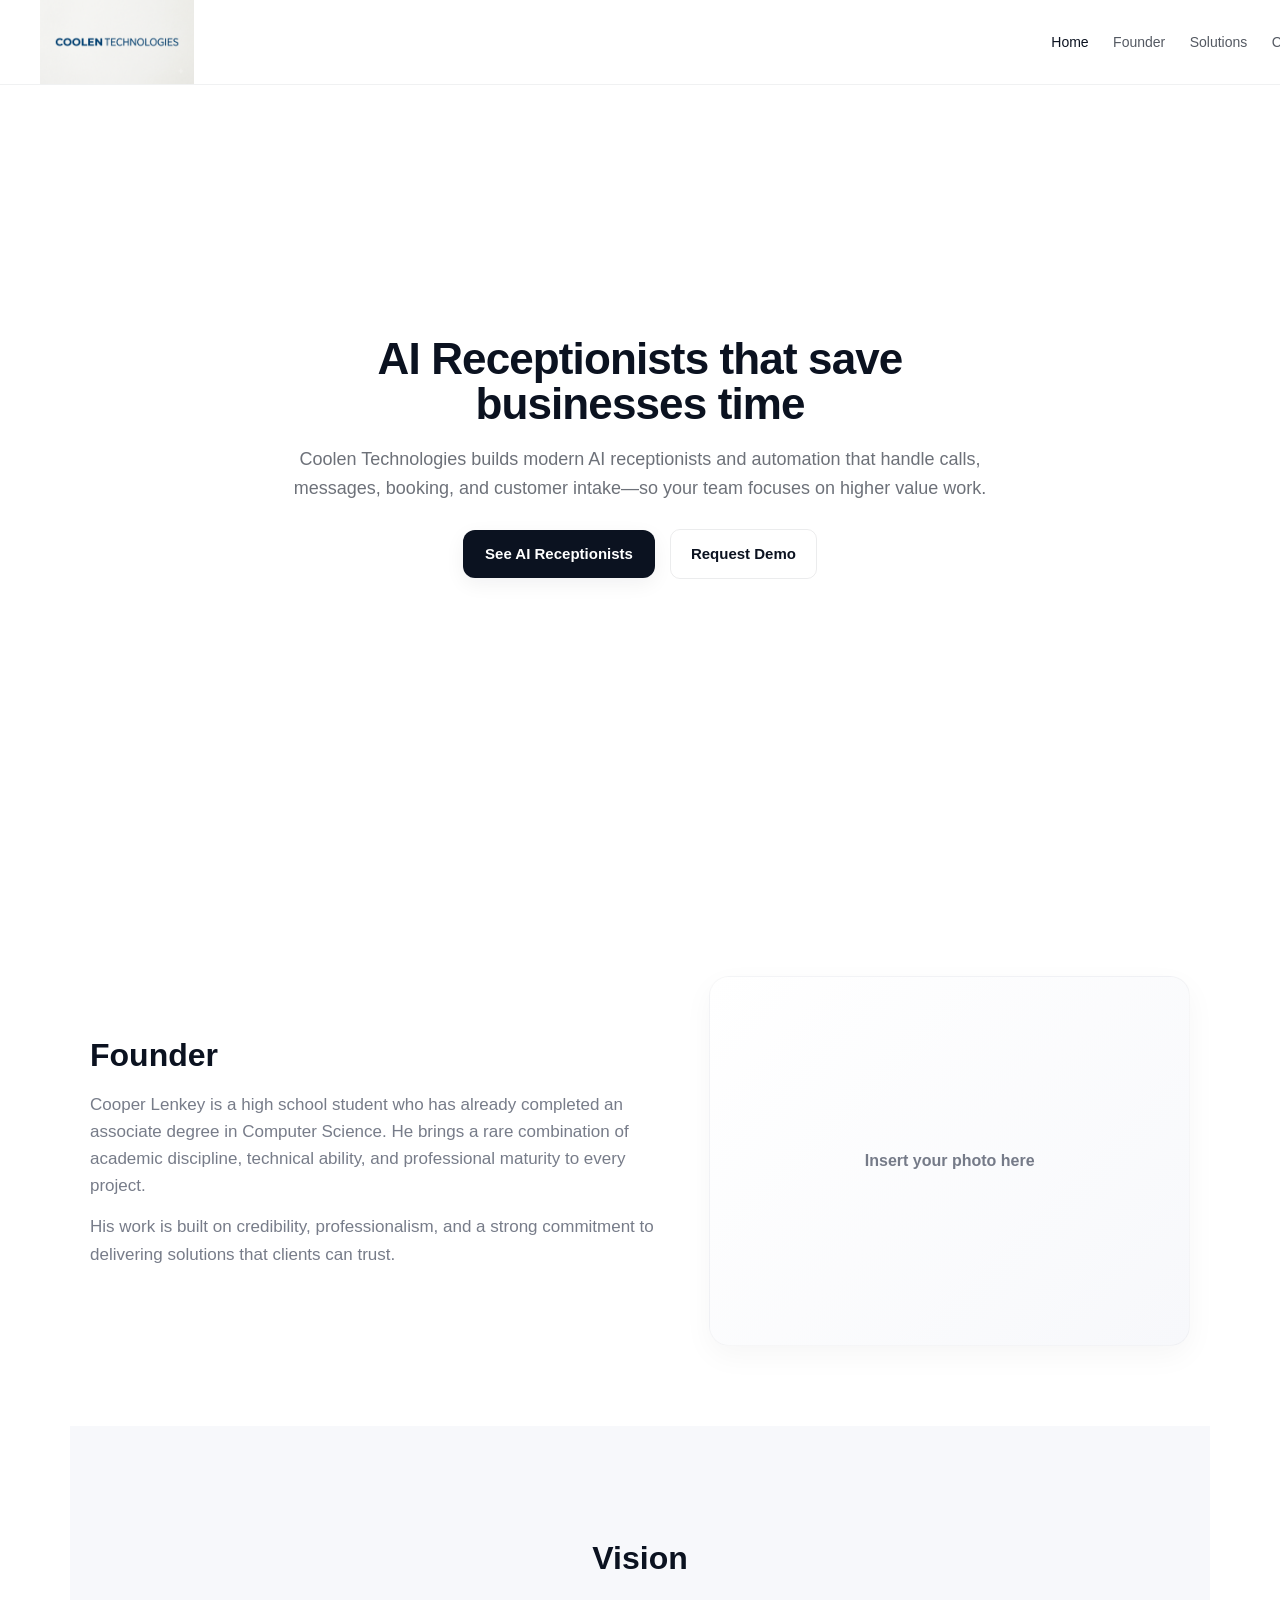
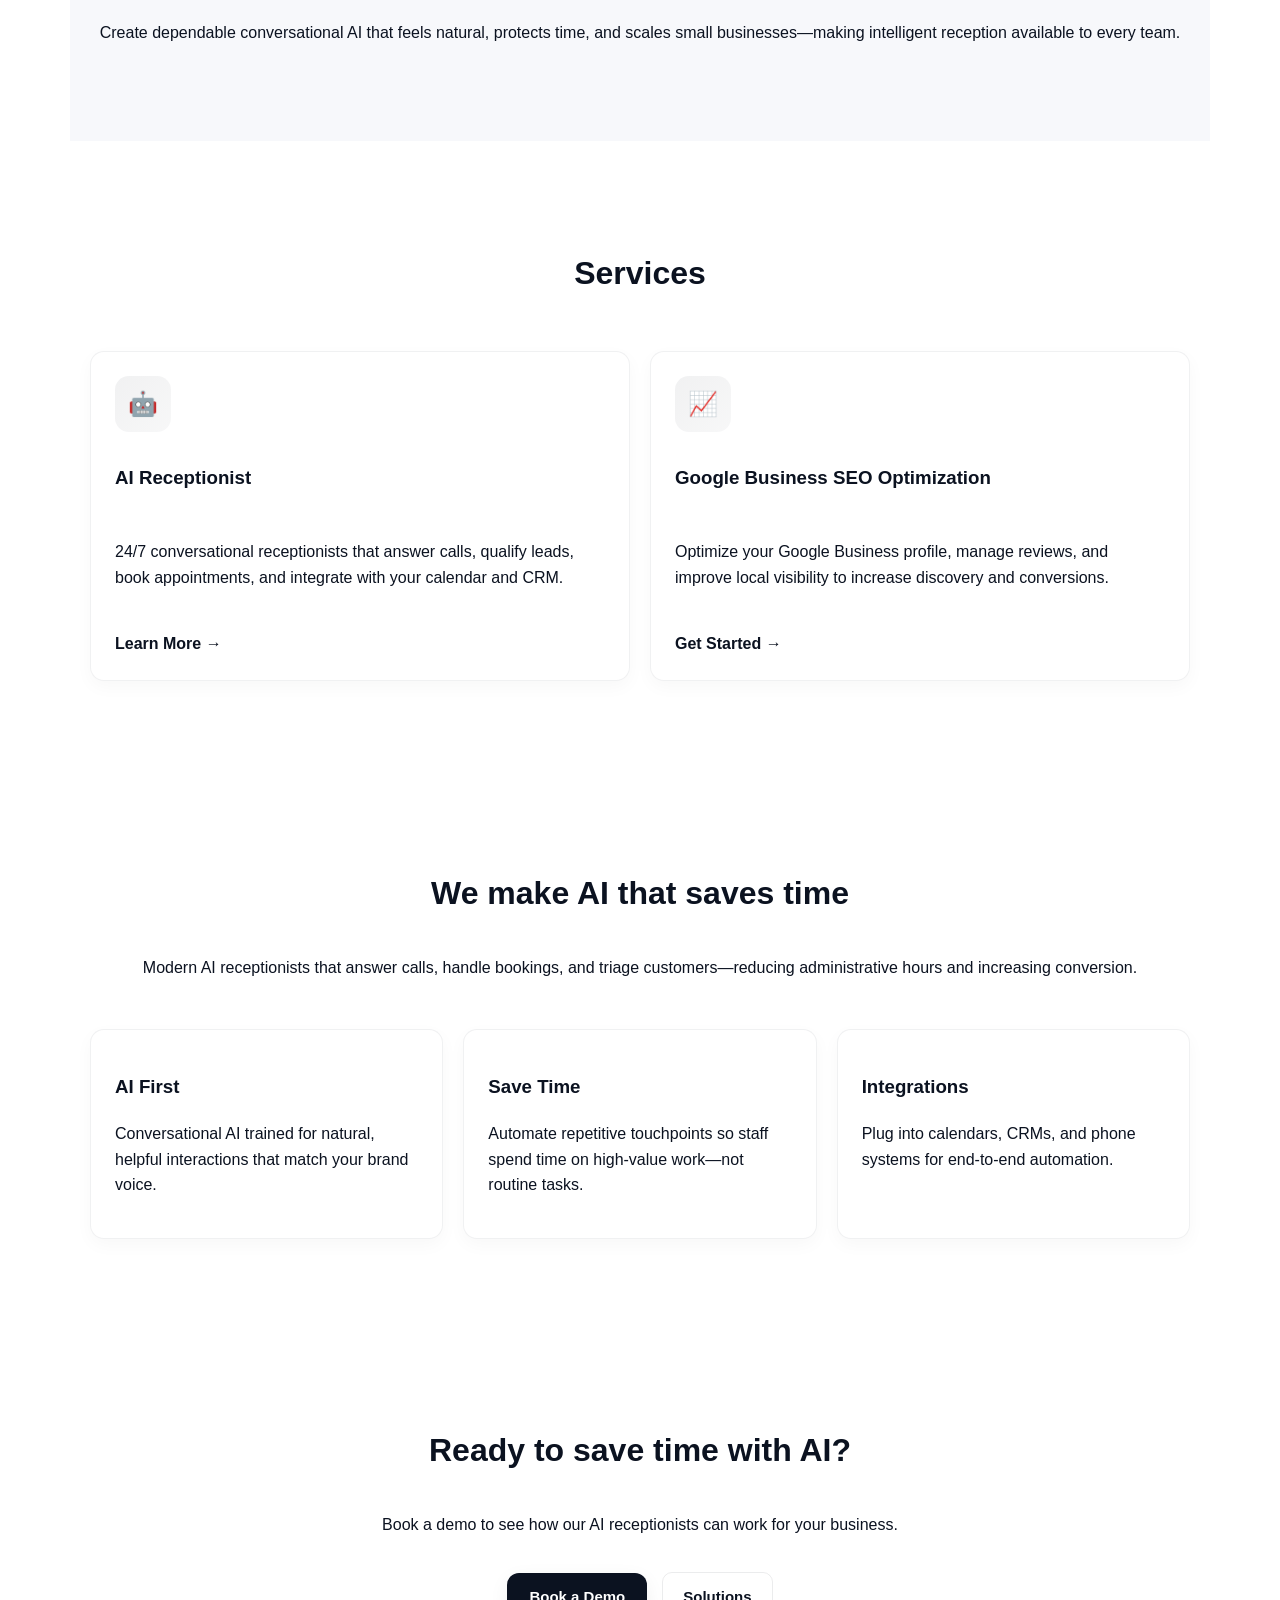
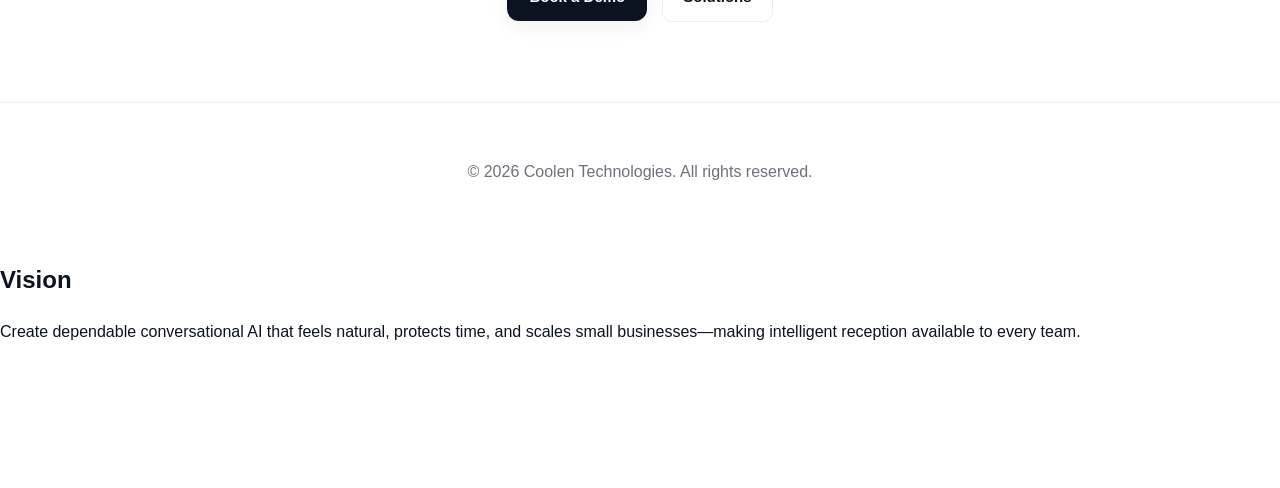
==== commit 846236d6: "Goat" ====
--- a/index.html
+++ b/index.html
@@ -8,6 +8,20 @@
   </head>
 
   <body>
+    <!-- NAV -->
+    <!-- NAV -->
+    <nav class="nav">
+      <div class="logo">
+        <img src="Assets/Logo.png" alt="Coolen Technologies Logo" class="logo-img" />
+      </div>
+
+      <div class="nav-links">
+        <a href="index.html" class="active">Home</a>
+        <a href="founder.html">Founder</a>
+        <a href="holdings.html">Solutions</a>
+        <a href="contact.html">Contact</a>
+      </div>
+    </nav>
 
     <!-- HERO -->
     <section
@@ -38,11 +52,12 @@
           <a href="contact.html" class="btn secondary">Request Demo</a>
         </div>
       </div>
-    </section>
-
-    <!-- MISSION -->
-    <section
-      class="section mission"
+
+    </section>
+
+    <!-- FOUNDER -->
+    <section
+      class="section founder-section"
       style="
         --bg: #f3fbff;
         --text: #071028;
@@ -56,33 +71,24 @@
         --link-color: rgba(11, 18, 32, 0.7);
       "
     >
-      <div class="decor-shapes" aria-hidden="true">
-        <div class="shape shape-1"></div>
-        <div class="shape shape-2"></div>
-      </div>
-        <h2>Mission</h2>
-        <div class="section-content">
-          <p>
-            Deliver AI receptionists and automation that meaningfully reduce
-            administrative work and create delightful customer experiences—so
-            businesses save time and scale with confidence.
-          </p>
-          <div class="section-graphic">
-            <!-- Simple abstract SVG graphic for Mission -->
-            <svg width="220" height="120" viewBox="0 0 220 120" fill="none" xmlns="http://www.w3.org/2000/svg" aria-hidden="true">
-              <defs>
-                <linearGradient id="g1" x1="0" x2="1">
-                  <stop offset="0" stop-color="#cfe9ff" />
-                  <stop offset="1" stop-color="#eef6ff" />
-                </linearGradient>
-              </defs>
-              <rect x="8" y="12" width="204" height="96" rx="18" fill="url(#g1)" />
-              <circle cx="60" cy="60" r="20" fill="#fff" opacity="0.6" />
-              <circle cx="120" cy="40" r="12" fill="#fff" opacity="0.45" />
-              <rect x="140" y="58" width="48" height="20" rx="6" fill="#fff" opacity="0.18" />
-            </svg>
-          </div>
-        </div>
+      <div class="founder-grid">
+        <div class="founder-copy">
+          <h2 class="founder-title">Founder</h2>
+          <p>
+            Cooper Lenkey is a high school student who has already completed an
+            associate degree in Computer Science. He brings a rare combination
+            of academic discipline, technical ability, and professional maturity
+            to every project.
+          </p>
+          <p>
+            His work is built on credibility, professionalism, and a strong
+            commitment to delivering solutions that clients can trust.
+          </p>
+        </div>
+        <div class="founder-image-card" aria-label="Founder photo placeholder">
+          <span>Insert your photo here</span>
+        </div>
+      </div>
     </section>
 
     <!-- VISION -->
--- a/css/style.css
+++ b/css/style.css
@@ -49,7 +49,8 @@
   display: flex;
   justify-content: space-between;
   align-items: center;
-  padding: 18px 40px;
+  padding: 0 40px;
+  height: 84px;
   background: var(--nav-bg);
   backdrop-filter: blur(8px);
   border-bottom: 1px solid var(--nav-border);
@@ -57,15 +58,20 @@
 }
 
 .logo {
-  font-weight: 700;
-  letter-spacing: 1px;
-  font-size: 14px;
+  display: flex;
+  align-items: center;
+  justify-content: center;
+  height: 100%;
+  flex-shrink: 0;
 }
 
 .logo-img {
-  height: 28px;
+  display: block;
+  height: 100%;
+  max-height: 84px;
   width: auto;
-  display: block;
+  max-width: 260px;
+  object-fit: contain;
 }
 
 .nav-links a {
@@ -87,17 +93,18 @@
 /* HERO */
 .hero {
   min-height: 84vh;
-  display: grid;
-  grid-template-columns: 1fr 420px;
-  gap: 40px;
-  align-items: center;
+  display: flex;
+  align-items: center;
+  justify-content: center;
   padding: 80px 40px 60px;
   position: relative;
 }
 
 .hero-content {
   max-width: 760px;
+  width: 100%;
   z-index: 2;
+  text-align: center;
 }
 
 .hero-title {
@@ -118,6 +125,8 @@
   display: flex;
   gap: 15px;
   align-items: center;
+  justify-content: center;
+  flex-wrap: wrap;
 }
 
 /* Center CTA buttons specifically */
@@ -177,6 +186,64 @@
 .section h2 {
   font-size: 32px;
   margin-bottom: 20px;
+}
+
+.founder-section {
+  text-align: left;
+}
+
+.founder-grid {
+  display: grid;
+  grid-template-columns: 1.1fr 0.9fr;
+  gap: 32px;
+  align-items: center;
+}
+
+.founder-eyebrow {
+  text-transform: uppercase;
+  letter-spacing: 0.2em;
+  font-size: 12px;
+  font-weight: 700;
+  color: var(--muted);
+  margin-bottom: 8px;
+}
+
+.founder-title {
+  font-size: clamp(42px, 5vw, 64px);
+  line-height: 0.95;
+  margin: 0 0 18px;
+  font-weight: 700;
+}
+
+.founder-copy p {
+  margin: 0 0 14px;
+  color: var(--muted);
+  font-size: 17px;
+}
+
+.founder-image-card {
+  min-height: 320px;
+  border: 1px solid var(--card-border);
+  border-radius: 20px;
+  background: linear-gradient(135deg, #ffffff, #f7f8fb);
+  display: flex;
+  align-items: center;
+  justify-content: center;
+  color: var(--muted);
+  font-weight: 600;
+  text-align: center;
+  padding: 24px;
+  box-shadow: 0 10px 30px rgba(11, 18, 32, 0.04);
+}
+
+@media (max-width: 768px) {
+  .founder-grid {
+    grid-template-columns: 1fr;
+  }
+
+  .founder-image-card {
+    min-height: 240px;
+  }
 }
 
 /* CARDS */
